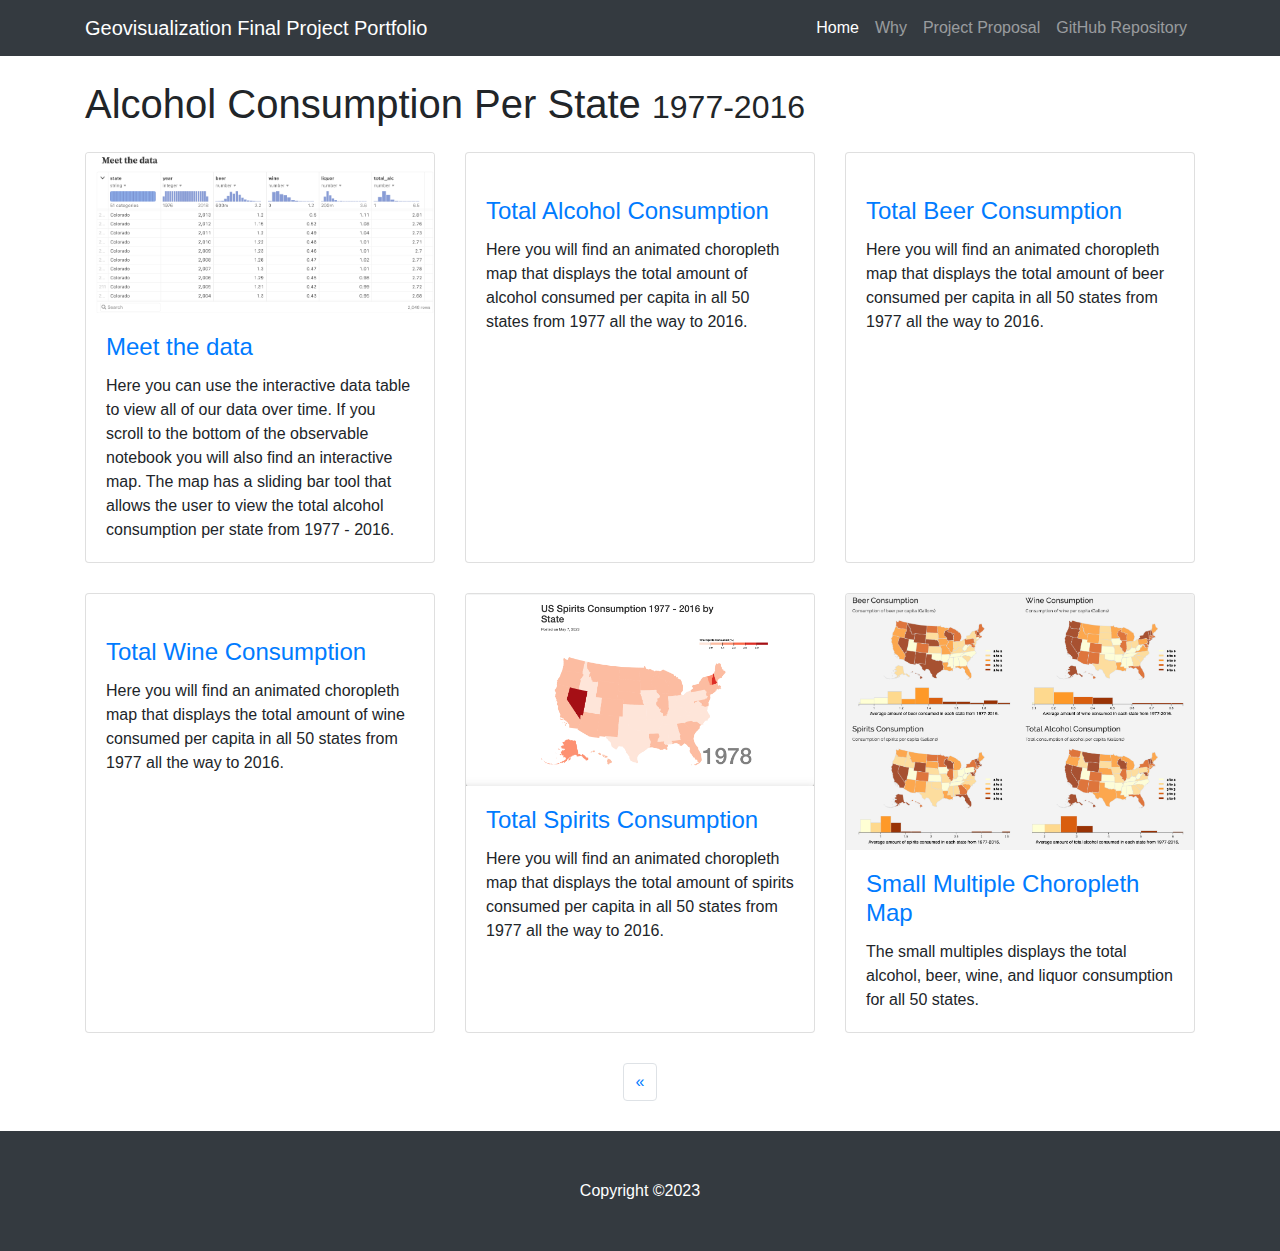
==== index.html @ d3b8ba89 "Update index.html" ====
<!DOCTYPE html>
<html lang="en">

  <head>

    <meta http-equiv='cache-control' content='no-cache'> 
    <meta http-equiv='expires' content='0'> 
    <meta http-equiv='pragma' content='no-cache'>
    
    <meta charset="utf-8">
    <meta name="viewport" content="width=device-width, initial-scale=1, shrink-to-fit=no">
    <meta name="description" content="">
    <meta name="author" content="">

    <title> Alcohol Consumption </title>

    <!-- Bootstrap core CSS -->
    <link href="vendor/bootstrap/css/bootstrap.min.css" rel="stylesheet">

    <!-- Custom styles for this template -->
    <link href="css/3-col-portfolio.css" rel="stylesheet">

  </head>

  <body>

    <!-- Navigation -->
    <nav class="navbar navbar-expand-lg navbar-dark bg-dark fixed-top">
      <div class="container">
        <a class="navbar-brand" href="#"> Geovisualization Final Project Portfolio </a>
        <button class="navbar-toggler" type="button" data-toggle="collapse" data-target="#navbarResponsive" aria-controls="navbarResponsive" aria-expanded="false" aria-label="Toggle navigation">
          <span class="navbar-toggler-icon"></span>
        </button>
        <div class="collapse navbar-collapse" id="navbarResponsive">
          <ul class="navbar-nav ml-auto">
            <li class="nav-item active">
              <a class="nav-link" href="https://geog3540.github.io/alcoholconsumption/">Home
                <span class="sr-only">(current)</span>
              </a>
            </li>
            <li class="nav-item">
              <a class="nav-link" href="shortbio.html">Why</a>
            </li>
            <li class="nav-item">
              <a class="nav-link" href="https://observablehq.com/d/973f40943b0cd02c">Project Proposal</a>
            </li>
            <li class="nav-item">
              <a class="nav-link" href="https://github.com/geog3540/alcoholconsumption">GitHub Repository</a>
            </li>
          </ul>
        </div>
      </div>
    </nav>

    <!-- Page Content -->
    <div class="container">

      <!-- Page Heading -->
      <h1 class="my-4"> Alcohol Consumption Per State 
        <small> 1977-2016 </small>
      </h1>

      <div class="row">
        <div class="col-lg-4 col-sm-6 portfolio-item">
          <div class="card h-100">
            <a href="https://observablehq.com/d/6e1bdc8eab42a572"><img class="card-img-top" src="Images/meet_the_data.png" alt=""></a>
            <div class="card-body">
              <h4 class="card-title">
                <a href="https://observablehq.com/d/6e1bdc8eab42a572">Meet the data</a>
              </h4>
              <p class="card-text">Here you can use the interactive data table to view all of our data over time. If you scroll to the bottom of the observable notebook you will also find an interactive map. The map has a sliding bar tool that allows the user to view the total alcohol consumption per state from 1977 - 2016. </p>
            </div>
          </div>
        </div>
        <div class="col-lg-4 col-sm-6 portfolio-item">
          <div class="card h-100">
            <a href="animatedchoropleth/total_con.html"><img class="card-img-top" src="Images/total_anaimated.png" alt=""></a>
            <div class="card-body">
              <h4 class="card-title">
                <a href="animatedchoropleth/total_con.html">Total Alcohol Consumption</a>
              </h4>
              <p class="card-text">Here you will find an animated choropleth map that displays the total amount of alcohol consumed per capita in all 50 states from 1977 all the way to 2016.</p>
            </div>
          </div>
        </div>
        <div class="col-lg-4 col-sm-6 portfolio-item">
          <div class="card h-100">
            <a href="animatedchoropleth/beer_con.html"><img class="card-img-top" src="Images/beer_anaimated.png" alt=""></a>
            <div class="card-body">
              <h4 class="card-title">
                <a href="animatedchoropleth/beer_con.html">Total Beer Consumption</a>
              </h4>
              <p class="card-text">Here you will find an animated choropleth map that displays the total amount of beer consumed per capita in all 50 states from 1977 all the way to 2016.</p>
            </div>
          </div>
        </div>
        <div class="col-lg-4 col-sm-6 portfolio-item">
          <div class="card h-100">
            <a href="animatedchoropleth/wine_con.html"><img class="card-img-top" src="Images/" alt=""></a>
            <div class="card-body">
              <h4 class="card-title">
                <a href="animatedchoropleth/wine_con.html">Total Wine Consumption</a>
              </h4>
              <p class="card-text">Here you will find an animated choropleth map that displays the total amount of wine consumed per capita in all 50 states from 1977 all the way to 2016.</p>
            </div>
          </div>
        </div>
        <div class="col-lg-4 col-sm-6 portfolio-item">
          <div class="card h-100">
            <a href="animatedchoropleth/spirits_con.html"><img class="card-img-top" src="Images/spirits_animated.png" alt=""></a>
            <div class="card-body">
              <h4 class="card-title">
                <a href="animatedchoropleth/spirits_con.html">Total Spirits Consumption</a>
              </h4>
              <p class="card-text">Here you will find an animated choropleth map that displays the total amount of spirits consumed per capita in all 50 states from 1977 all the way to 2016.</p>
            </div>
          </div>
        </div>
        <div class="col-lg-4 col-sm-6 portfolio-item">
          <div class="card h-100">
            <a href="smallmultiple/index.html"><img class="card-img-top" src="Images/multiples.png" alt=""></a>
            <div class="card-body">
              <h4 class="card-title">
                <a href="smallmultiple/index.html">Small Multiple Choropleth Map</a>
              </h4>
              <p class="card-text">The small multiples displays the total alcohol, beer, wine, and liquor consumption for all 50 states.</p>
            </div>
          </div>
        </div>
      </div>
      <!-- /.row -->

      <!-- Pagination -->
      <ul class="pagination justify-content-center">
        <li class="page-item">
          <a class="page-link" href="#" aria-label="Previous">
            <span aria-hidden="true">&laquo;</span>
            <span class="sr-only">Previous</span>
          </a>
        </li>
        <!-- <li class="page-item">
          <a class="page-link" href="#">1</a>
        </li>
        <li class="page-item">
          <a class="page-link" href="#">2</a>
        </li>
        <li class="page-item">
          <a class="page-link" href="#">3</a>
        </li>
        <li class="page-item">
          <a class="page-link" href="#" aria-label="Next">
            <span aria-hidden="true">&raquo;</span>
            <span class="sr-only">Next</span>
          </a>
        </li> 
      </ul> -->

    </div>
    <!-- /.container -->

    <!-- Footer -->
    <footer class="py-5 bg-dark">
      <div class="container">
        <p class="m-0 text-center text-white">Copyright &copy;2023</p>
      </div>
      <!-- /.container -->
    </footer>

    <!-- Bootstrap core JavaScript -->
    <script src="vendor/jquery/jquery.min.js"></script>
    <script src="vendor/bootstrap/js/bootstrap.bundle.min.js"></script>

  </body>

</html>
---- css/3-col-portfolio.css ----
/*!
 * Start Bootstrap - 3 Col Portfolio (https://startbootstrap.com/template-overviews/3-col-portfolio)
 * Copyright 2013-2018 Start Bootstrap
 * Licensed under MIT (https://github.com/BlackrockDigital/startbootstrap-3-col-portfolio/blob/master/LICENSE)
 */

body {
  padding-top: 54px;
}

@media (min-width: 992px) {
  body {
    padding-top: 56px;
  }
}

.portfolio-item {
  margin-bottom: 30px;
}

.pagination {
  margin-bottom: 30px;
}
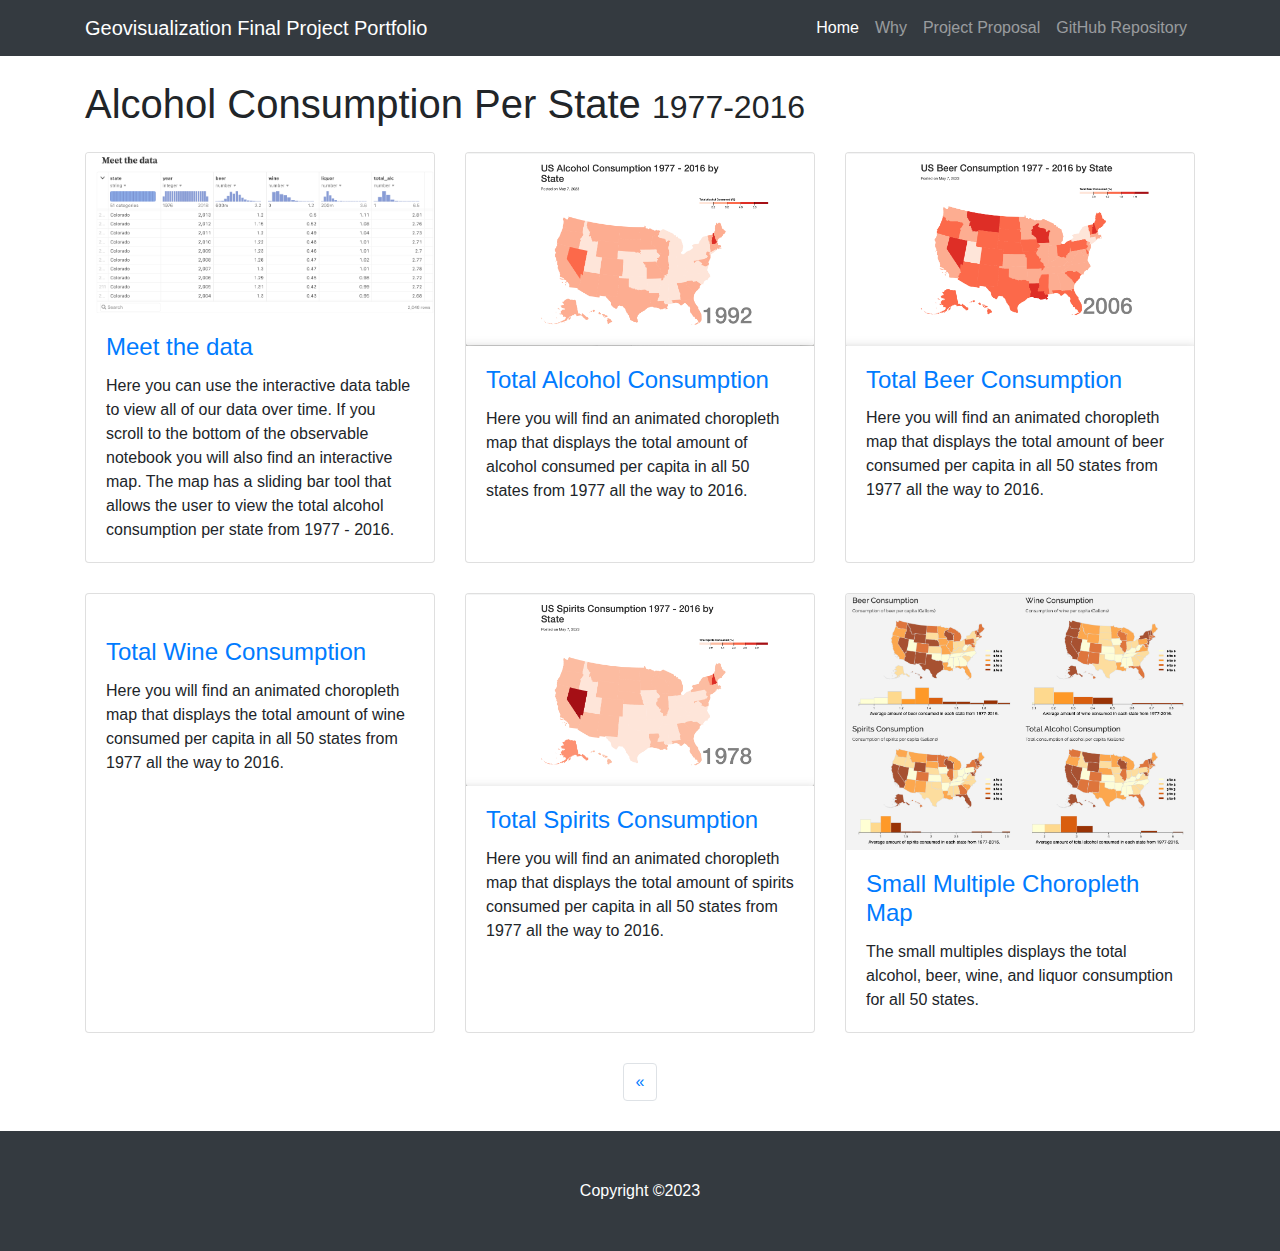
==== commit e4afd270: "Update index.html" ====
--- a/index.html
+++ b/index.html
@@ -74,7 +74,7 @@
         </div>
         <div class="col-lg-4 col-sm-6 portfolio-item">
           <div class="card h-100">
-            <a href="animatedchoropleth/total_con.html"><img class="card-img-top" src="Images/total_anaimated.png" alt=""></a>
+            <a href="animatedchoropleth/total_con.html"><img class="card-img-top" src="Images/total_animated.png" alt=""></a>
             <div class="card-body">
               <h4 class="card-title">
                 <a href="animatedchoropleth/total_con.html">Total Alcohol Consumption</a>
@@ -85,7 +85,7 @@
         </div>
         <div class="col-lg-4 col-sm-6 portfolio-item">
           <div class="card h-100">
-            <a href="animatedchoropleth/beer_con.html"><img class="card-img-top" src="Images/beer_anaimated.png" alt=""></a>
+            <a href="animatedchoropleth/beer_con.html"><img class="card-img-top" src="Images/beer_animated.png" alt=""></a>
             <div class="card-body">
               <h4 class="card-title">
                 <a href="animatedchoropleth/beer_con.html">Total Beer Consumption</a>
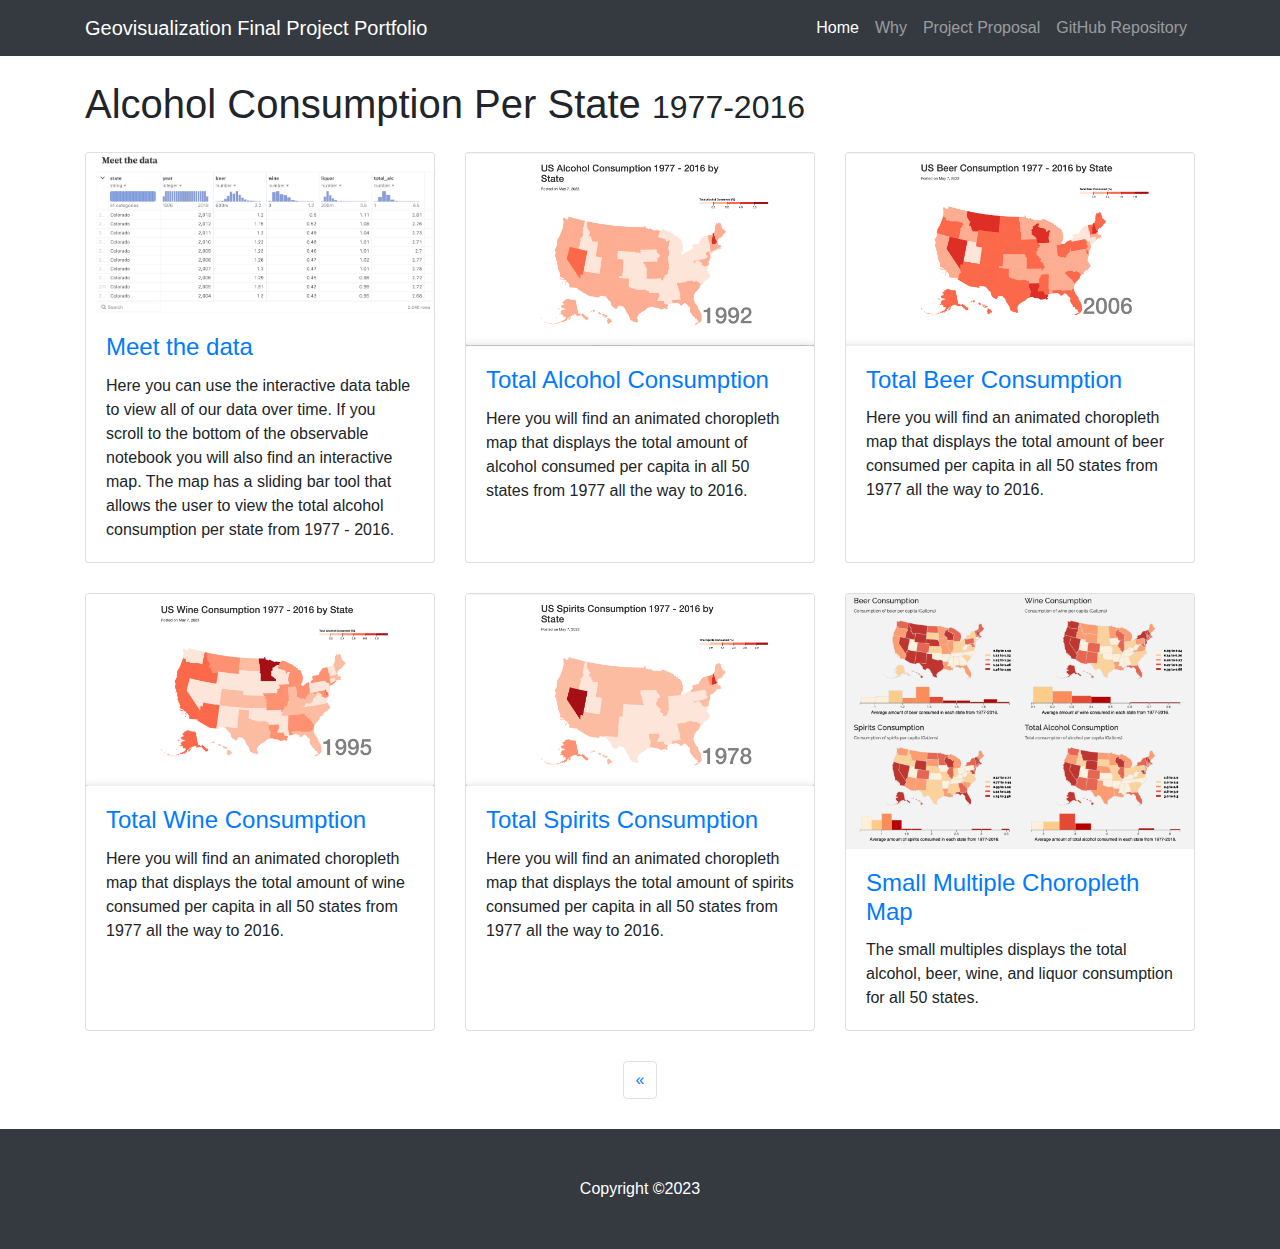
==== commit 030ba02d: "Update index.html" ====
--- a/index.html
+++ b/index.html
@@ -96,7 +96,7 @@
         </div>
         <div class="col-lg-4 col-sm-6 portfolio-item">
           <div class="card h-100">
-            <a href="animatedchoropleth/wine_con.html"><img class="card-img-top" src="Images/" alt=""></a>
+            <a href="animatedchoropleth/wine_con.html"><img class="card-img-top" src="Images/wine_animated.png" alt=""></a>
             <div class="card-body">
               <h4 class="card-title">
                 <a href="animatedchoropleth/wine_con.html">Total Wine Consumption</a>
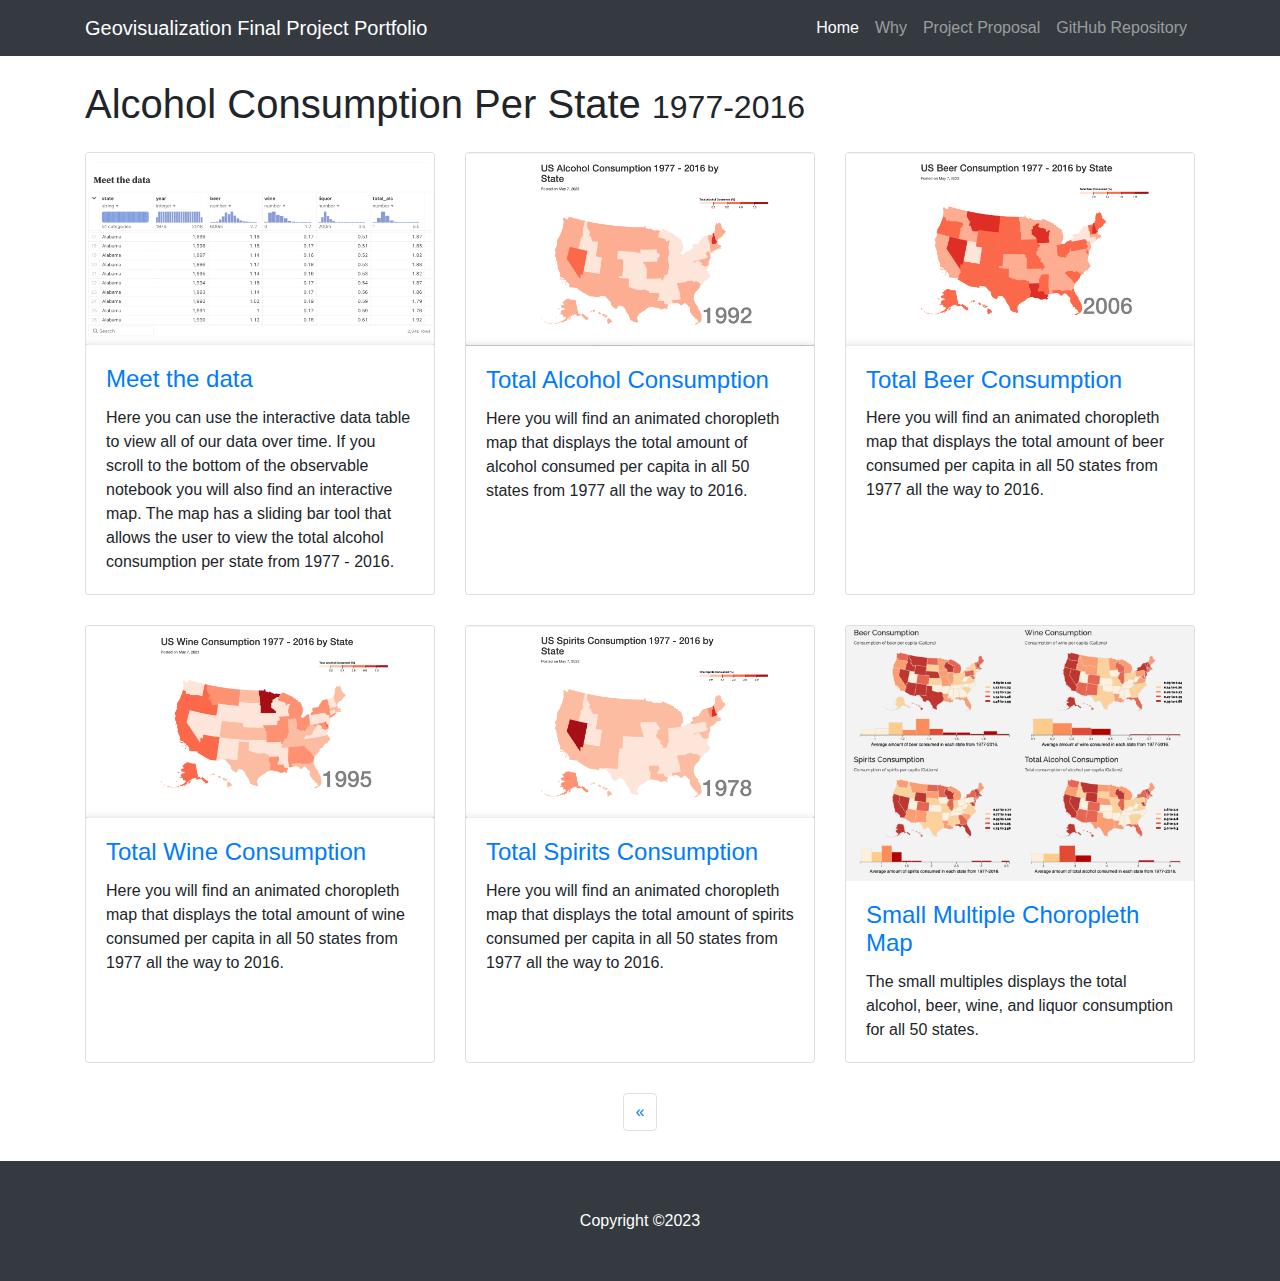
==== commit 0618419b: "Update index.html" ====
--- a/index.html
+++ b/index.html
@@ -63,7 +63,7 @@
       <div class="row">
         <div class="col-lg-4 col-sm-6 portfolio-item">
           <div class="card h-100">
-            <a href="https://observablehq.com/d/6e1bdc8eab42a572"><img class="card-img-top" src="Images/meet_the_data.png" alt=""></a>
+            <a href="https://observablehq.com/d/6e1bdc8eab42a572"><img class="card-img-top" src="Images/data.png" alt=""></a>
             <div class="card-body">
               <h4 class="card-title">
                 <a href="https://observablehq.com/d/6e1bdc8eab42a572">Meet the data</a>
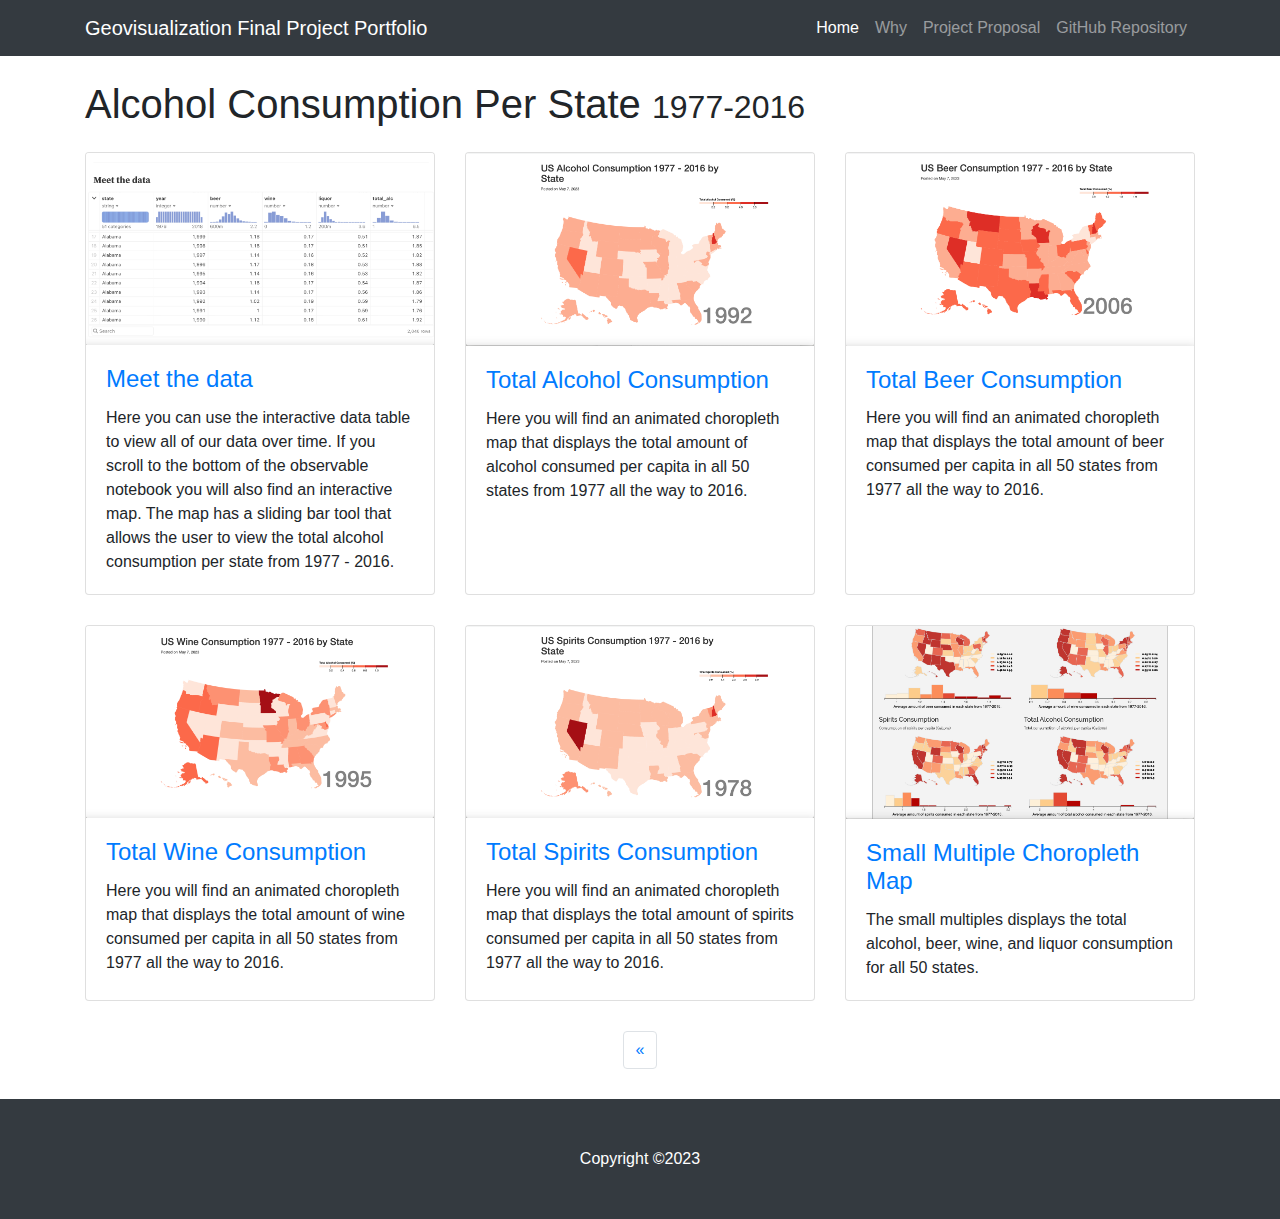
==== commit 08be3e16: "Update index.html" ====
--- a/index.html
+++ b/index.html
@@ -118,7 +118,7 @@
         </div>
         <div class="col-lg-4 col-sm-6 portfolio-item">
           <div class="card h-100">
-            <a href="smallmultiple/index.html"><img class="card-img-top" src="Images/multiples.png" alt=""></a>
+            <a href="smallmultiple/index.html"><img class="card-img-top" src="Images/small_multiples.png" alt=""></a>
             <div class="card-body">
               <h4 class="card-title">
                 <a href="smallmultiple/index.html">Small Multiple Choropleth Map</a>
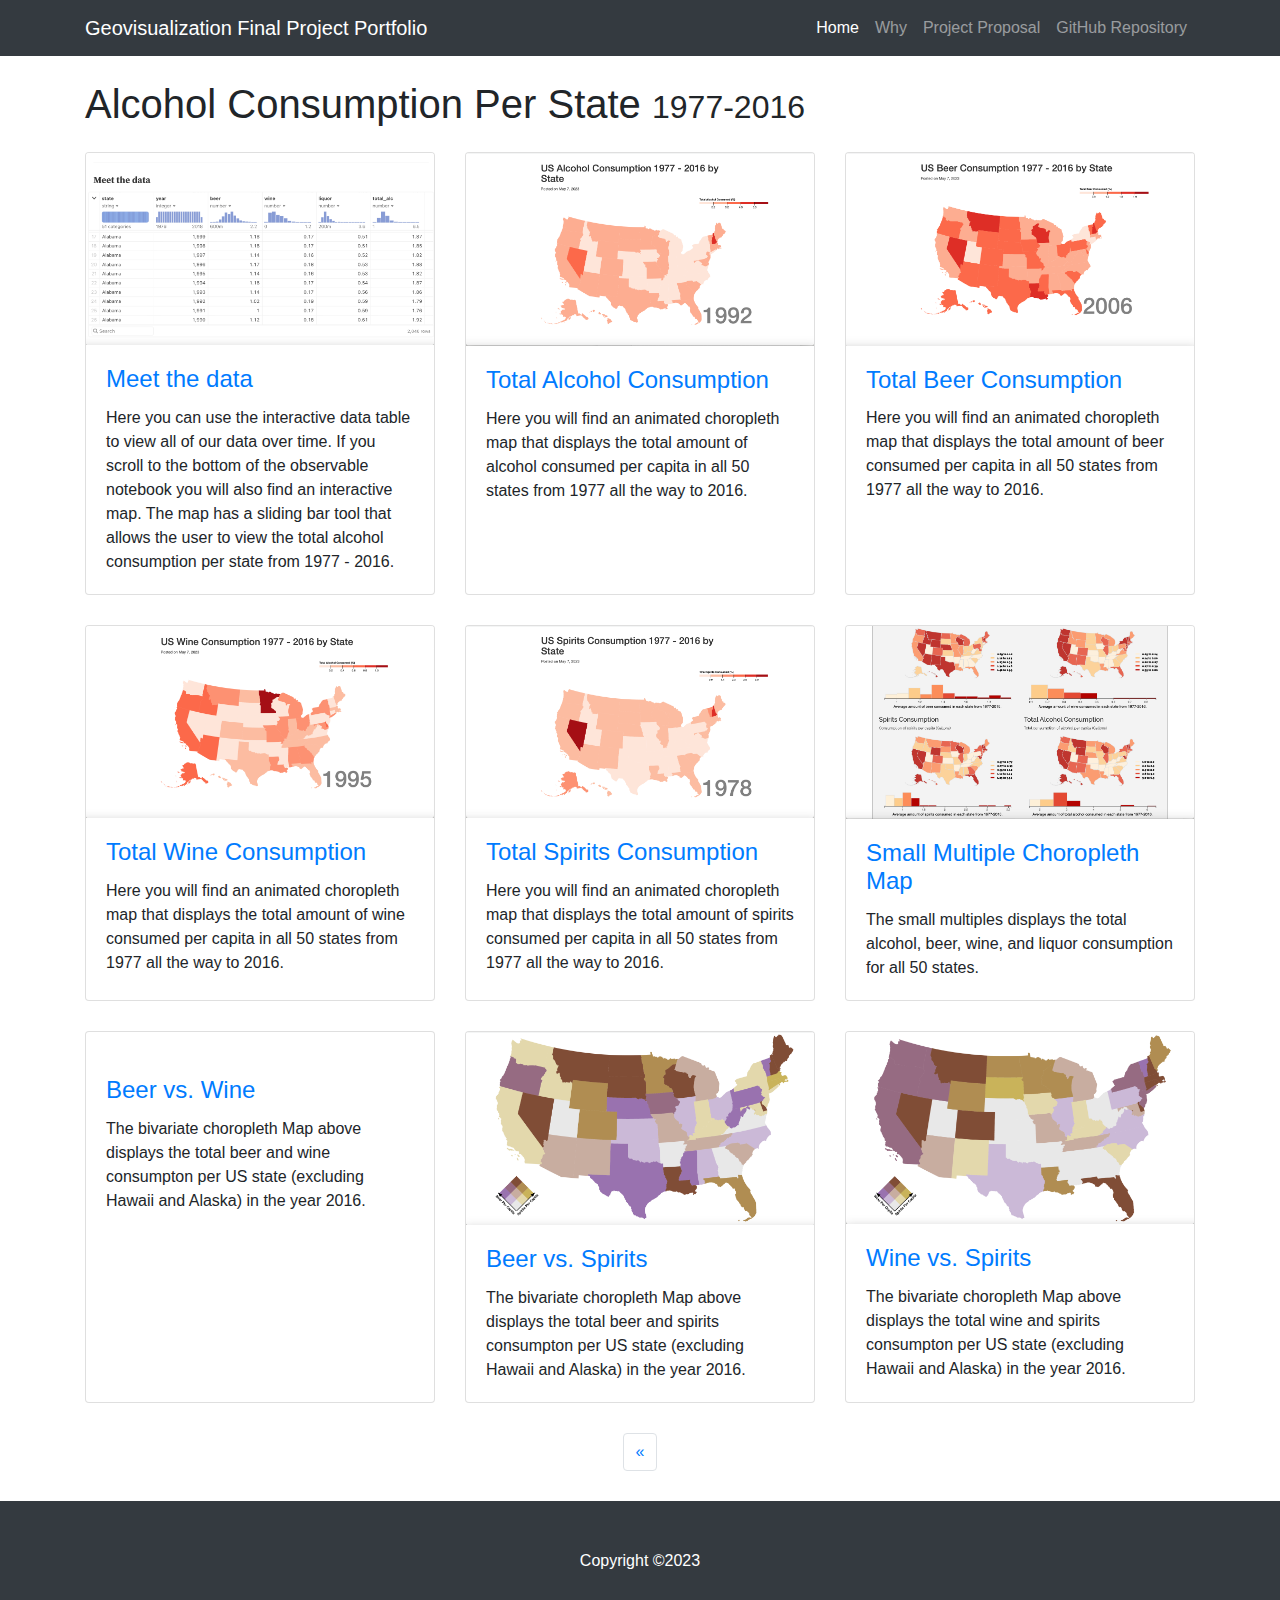
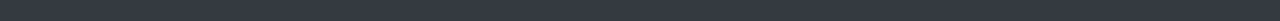
==== commit 4409f580: "Update index.html" ====
--- a/index.html
+++ b/index.html
@@ -127,6 +127,39 @@
             </div>
           </div>
         </div>
+        <div class="col-lg-4 col-sm-6 portfolio-item">
+          <div class="card h-100">
+            <a href="https://observablehq.com/d/2be5a5ae35aab655"><img class="card-img-top" src="beer_wine.png" alt=""></a>
+            <div class="card-body">
+              <h4 class="card-title">
+                <a href="https://observablehq.com/d/2be5a5ae35aab655">Beer vs. Wine</a>
+              </h4>
+              <p class="card-text">The bivariate choropleth Map above displays the total beer and wine consumpton per US state (excluding Hawaii and Alaska) in the year 2016.</p>
+            </div>
+          </div>
+        </div>
+        <div class="col-lg-4 col-sm-6 portfolio-item">
+          <div class="card h-100">
+            <a href="https://observablehq.com/d/554122eb2d72a04f"><img class="card-img-top" src="Images/beer_spirits.png" alt=""></a>
+            <div class="card-body">
+              <h4 class="card-title">
+                <a href="https://observablehq.com/d/554122eb2d72a04f">Beer vs. Spirits</a>
+              </h4>
+              <p class="card-text">The bivariate choropleth Map above displays the total beer and spirits consumpton per US state (excluding Hawaii and Alaska) in the year 2016.</p>
+            </div>
+          </div>
+        </div>
+        <div class="col-lg-4 col-sm-6 portfolio-item">
+          <div class="card h-100">
+            <a href="https://observablehq.com/d/151d8b592040ad5b"><img class="card-img-top" src="Images/wine_spirits.png" alt=""></a>
+            <div class="card-body">
+              <h4 class="card-title">
+                <a href="https://observablehq.com/d/151d8b592040ad5b">Wine vs. Spirits</a>
+              </h4>
+              <p class="card-text">The bivariate choropleth Map above displays the total wine and spirits consumpton per US state (excluding Hawaii and Alaska) in the year 2016.</p>
+            </div>
+          </div>
+        </div>
       </div>
       <!-- /.row -->
 
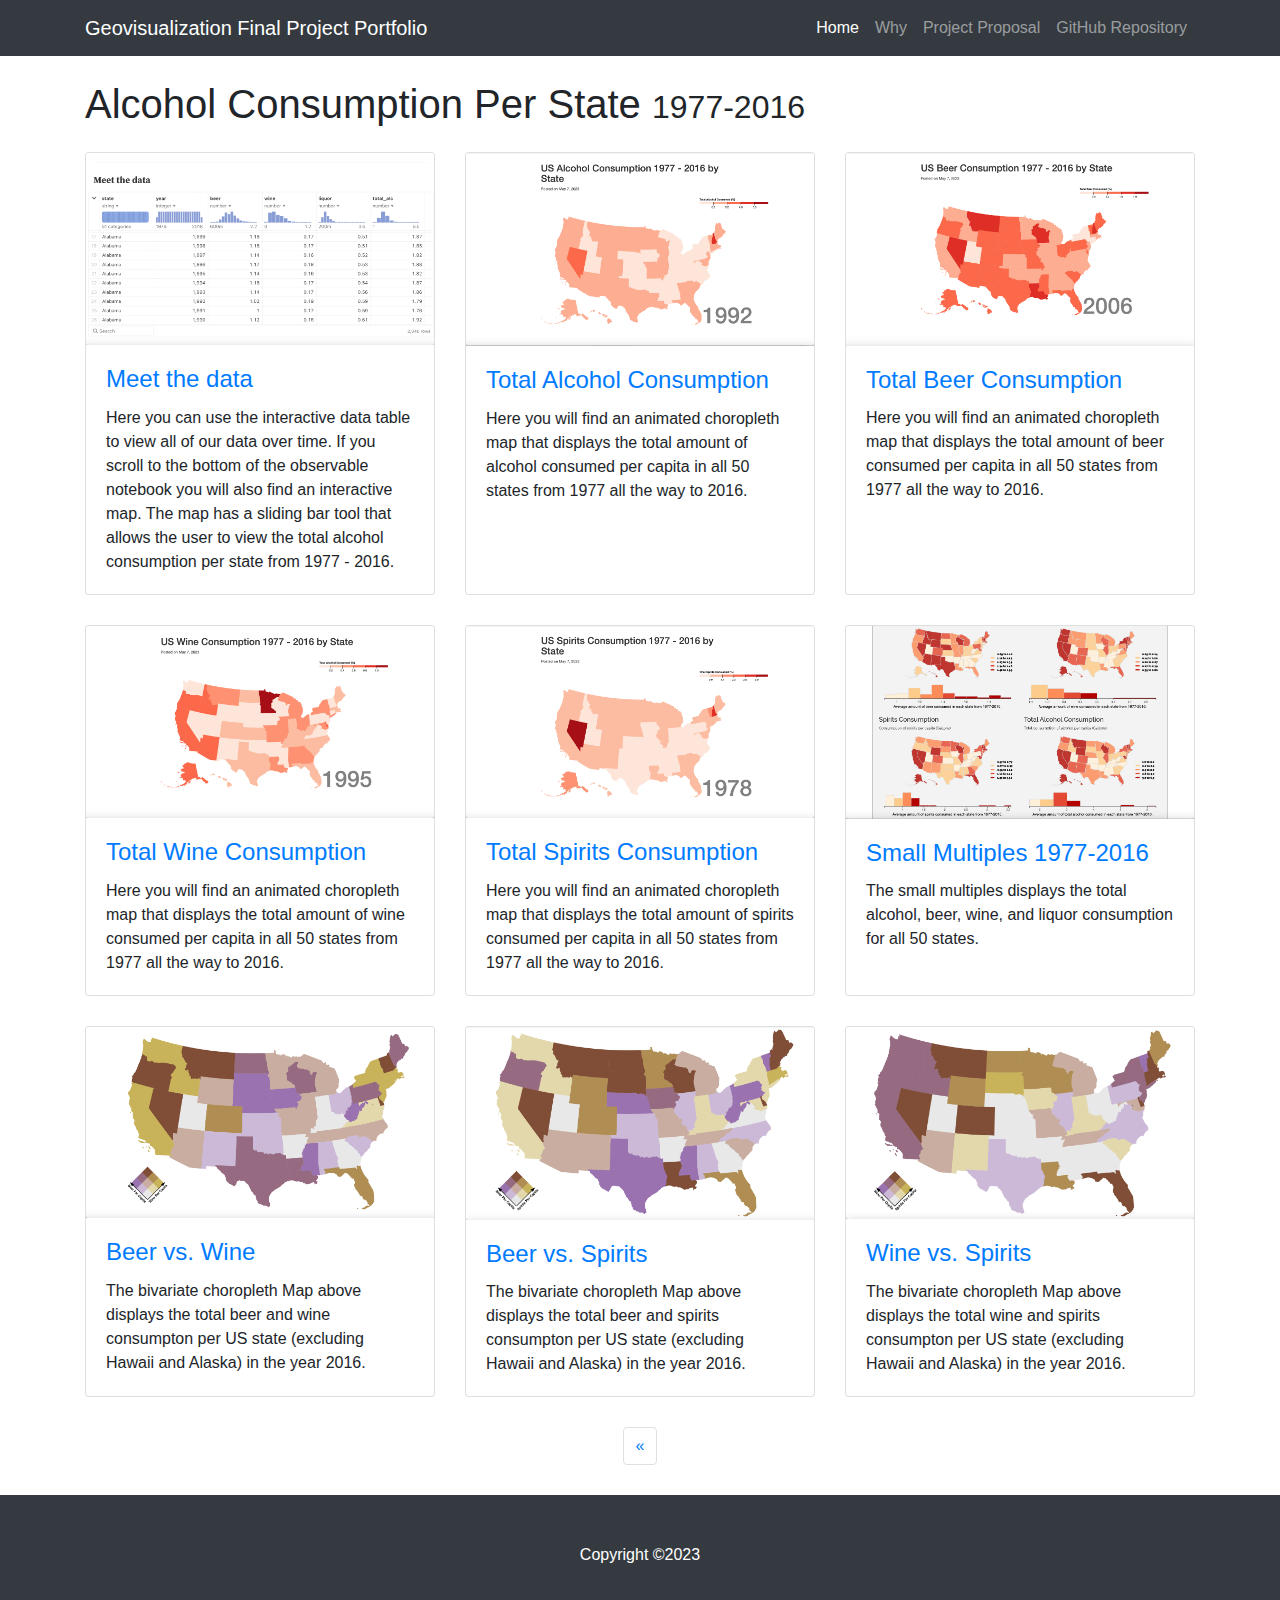
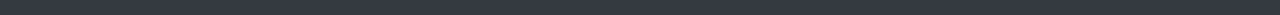
==== commit 3b76aac5: "Update index.html" ====
--- a/index.html
+++ b/index.html
@@ -121,7 +121,7 @@
             <a href="smallmultiple/index.html"><img class="card-img-top" src="Images/small_multiples.png" alt=""></a>
             <div class="card-body">
               <h4 class="card-title">
-                <a href="smallmultiple/index.html">Small Multiple Choropleth Map</a>
+                <a href="smallmultiple/index.html">Small Multiples 1977-2016</a>
               </h4>
               <p class="card-text">The small multiples displays the total alcohol, beer, wine, and liquor consumption for all 50 states.</p>
             </div>
@@ -129,7 +129,7 @@
         </div>
         <div class="col-lg-4 col-sm-6 portfolio-item">
           <div class="card h-100">
-            <a href="https://observablehq.com/d/2be5a5ae35aab655"><img class="card-img-top" src="beer_wine.png" alt=""></a>
+            <a href="https://observablehq.com/d/2be5a5ae35aab655"><img class="card-img-top" src="Images/beer_wine.png" alt=""></a>
             <div class="card-body">
               <h4 class="card-title">
                 <a href="https://observablehq.com/d/2be5a5ae35aab655">Beer vs. Wine</a>
